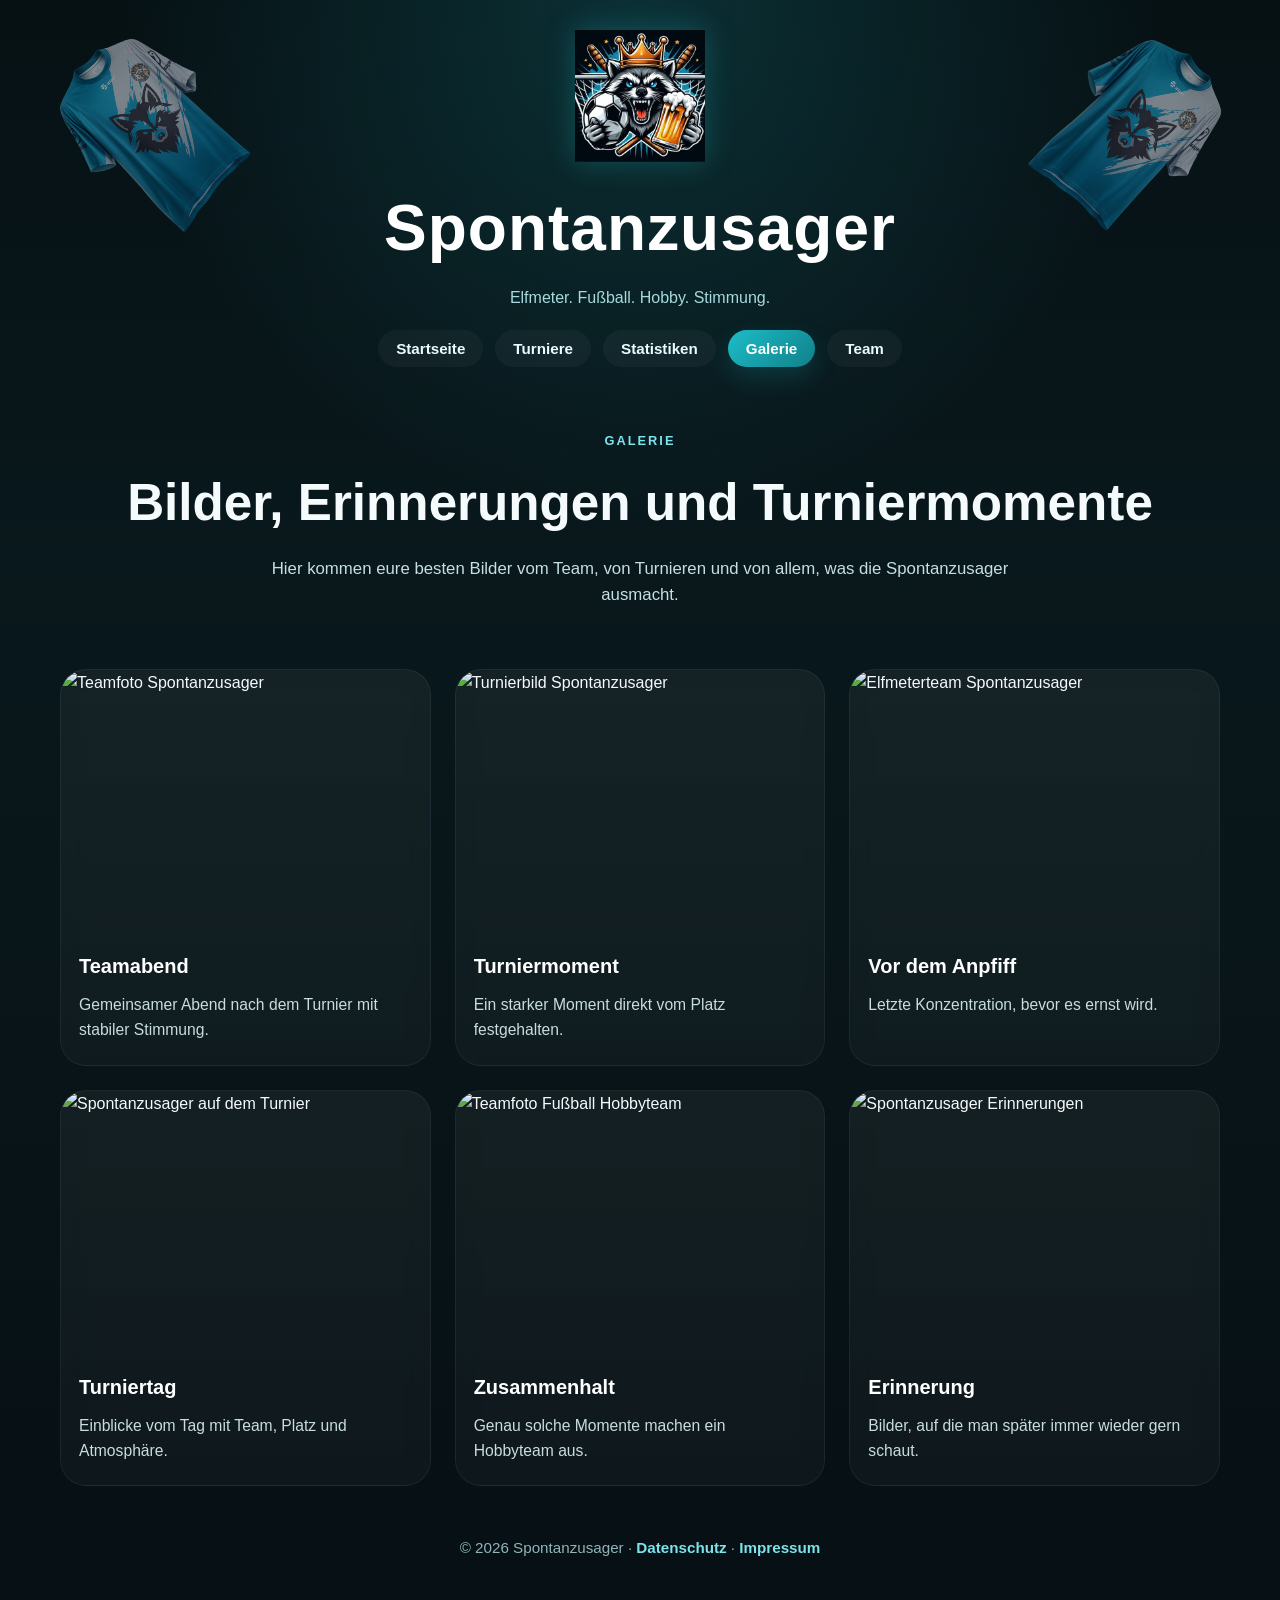
==== galerie.html @ df08adfd "Add files via upload" ====
<!DOCTYPE html>
<html lang="de">
<head>
    <meta charset="UTF-8">
    <meta name="viewport" content="width=device-width, initial-scale=1.0">
    <title>Galerie - Spontanzusager</title>
    <link rel="stylesheet" href="assets/style.css">
</head>
<body>

    <header class="site-header">
        <div class="header-inner">
            <img src="assets/logo.png" alt="Logo Spontanzusager" class="logo">
            <h1 class="team-name">Spontanzusager</h1>
            <p class="team-subtitle">Elfmeter. Fußball. Hobby. Stimmung.</p>

            <nav class="main-nav">
                <ul>
                    <li><a href="index.html">Startseite</a></li>
                    <li><a href="turniere.html">Turniere</a></li>
                    <li><a href="statistiken.html">Statistiken</a></li>
                    <li><a href="galerie.html" class="active">Galerie</a></li>
                    <li><a href="team.html">Team</a></li>
                </ul>
            </nav>
        </div>
    </header>

    <main class="gallery-page">
        <section class="gallery-hero">
            <p class="small-label">Galerie</p>
            <h2>Bilder, Erinnerungen und Turniermomente</h2>
            <p class="gallery-intro">
                Hier kommen eure besten Bilder vom Team, von Turnieren und von allem,
                was die Spontanzusager ausmacht.
            </p>
        </section>

        <section class="gallery-section">
            <div class="gallery-grid">

                <article class="gallery-card">
                    <img src="assets/galerie1.jpg" alt="Teamfoto Spontanzusager" class="gallery-image">
                    <div class="gallery-card-content">
                        <h3>Teamabend</h3>
                        <p>Gemeinsamer Abend nach dem Turnier mit stabiler Stimmung.</p>
                    </div>
                </article>

                <article class="gallery-card">
                    <img src="assets/galerie2.jpg" alt="Turnierbild Spontanzusager" class="gallery-image">
                    <div class="gallery-card-content">
                        <h3>Turniermoment</h3>
                        <p>Ein starker Moment direkt vom Platz festgehalten.</p>
                    </div>
                </article>

                <article class="gallery-card">
                    <img src="assets/galerie3.jpg" alt="Elfmeterteam Spontanzusager" class="gallery-image">
                    <div class="gallery-card-content">
                        <h3>Vor dem Anpfiff</h3>
                        <p>Letzte Konzentration, bevor es ernst wird.</p>
                    </div>
                </article>

                <article class="gallery-card">
                    <img src="assets/galerie4.jpg" alt="Spontanzusager auf dem Turnier" class="gallery-image">
                    <div class="gallery-card-content">
                        <h3>Turniertag</h3>
                        <p>Einblicke vom Tag mit Team, Platz und Atmosphäre.</p>
                    </div>
                </article>

                <article class="gallery-card">
                    <img src="assets/galerie5.jpg" alt="Teamfoto Fußball Hobbyteam" class="gallery-image">
                    <div class="gallery-card-content">
                        <h3>Zusammenhalt</h3>
                        <p>Genau solche Momente machen ein Hobbyteam aus.</p>
                    </div>
                </article>

                <article class="gallery-card">
                    <img src="assets/galerie6.jpg" alt="Spontanzusager Erinnerungen" class="gallery-image">
                    <div class="gallery-card-content">
                        <h3>Erinnerung</h3>
                        <p>Bilder, auf die man später immer wieder gern schaut.</p>
                    </div>
                </article>

            </div>
        </section>
    </main>

   <footer class="site-footer">
    <p>
        © 2026 Spontanzusager · 
        <a href="datenschutz.html">Datenschutz</a> · 
        <a href="impressum.html">Impressum</a>
    </p>
</footer>

</body>
</html>
---- assets/style.css ----
* {
    margin: 0;
    padding: 0;
    box-sizing: border-box;
}

html {
    scroll-behavior: smooth;
}

body {
    font-family: Arial, Helvetica, sans-serif;
    background:
        radial-gradient(circle at top, rgba(34, 190, 205, 0.18), transparent 30%),
        linear-gradient(180deg, #061114 0%, #09181c 35%, #071014 100%);
    color: #f5fbfc;
    min-height: 100vh;
    line-height: 1.6;
}

img {
    max-width: 100%;
    display: block;
}

a {
    text-decoration: none;
}

.small-label {
    color: #7ce4ec;
    text-transform: uppercase;
    letter-spacing: 2px;
    font-size: 0.8rem;
    font-weight: 700;
    margin-bottom: 10px;
}

.section-headline {
    text-align: center;
    margin-bottom: 50px;
}

.section-headline h2 {
    font-size: clamp(2rem, 4vw, 3rem);
    color: #ffffff;
}

.site-header {
    padding: 30px 20px 10px;
    position: relative;
    z-index: 10;
}

.header-inner {
    max-width: 1200px;
    margin: 0 auto;
    text-align: center;
}

.logo {
    width: 130px;
    margin: 0 auto 15px;
    filter: drop-shadow(0 0 14px rgba(37, 208, 214, 0.25));
}

.team-name {
    font-size: clamp(2.2rem, 5vw, 4rem);
    font-weight: 800;
    letter-spacing: 1px;
    color: #ffffff;
    margin-bottom: 6px;
}

.team-subtitle {
    color: #a8d9dd;
    font-size: 1rem;
    margin-bottom: 25px;
}

.main-nav ul {
    list-style: none;
    display: flex;
    justify-content: center;
    flex-wrap: wrap;
    gap: 12px;
}

.main-nav a {
    color: #eafcfd;
    padding: 10px 18px;
    border-radius: 999px;
    font-weight: 700;
    font-size: 0.95rem;
    background: rgba(255, 255, 255, 0.04);
    backdrop-filter: blur(8px);
    transition: 0.25s ease;
}

.main-nav a:hover,
.main-nav a.active {
    background: linear-gradient(135deg, #1bbec7, #11808a);
    color: #ffffff;
    transform: translateY(-2px);
    box-shadow: 0 10px 25px rgba(27, 190, 199, 0.18);
}

.hero {
    max-width: 1200px;
    margin: 30px auto 0;
    padding: 90px 20px 70px;
    position: relative;
    overflow: hidden;
}

.hero::before {
    content: "";
    position: absolute;
    inset: 0;
    background:
        linear-gradient(135deg, rgba(25, 185, 196, 0.15), rgba(255, 255, 255, 0.02)),
        radial-gradient(circle at 85% 20%, rgba(104, 231, 241, 0.18), transparent 25%);
    border-radius: 32px;
    border: 1px solid rgba(255, 255, 255, 0.06);
}

.hero-overlay {
    position: absolute;
    inset: 0;
    background:
        linear-gradient(to bottom, transparent, rgba(0, 0, 0, 0.12)),
        repeating-linear-gradient(
            120deg,
            transparent 0,
            transparent 40px,
            rgba(255, 255, 255, 0.02) 41px,
            transparent 82px
        );
    border-radius: 32px;
    pointer-events: none;
}

.hero-content {
    position: relative;
    z-index: 2;
    max-width: 760px;
    padding: 0 20px;
}

.hero h2 {
    font-size: clamp(2.5rem, 5vw, 4.5rem);
    line-height: 1.05;
    margin-bottom: 20px;
    color: #ffffff;
}

.hero-text {
    font-size: 1.1rem;
    color: #c8e6e8;
    max-width: 650px;
    margin-bottom: 30px;
}

.hero-buttons {
    display: flex;
    flex-wrap: wrap;
    gap: 15px;
}

.btn {
    display: inline-flex;
    align-items: center;
    justify-content: center;
    min-height: 50px;
    padding: 12px 22px;
    border-radius: 999px;
    font-weight: 700;
    transition: 0.25s ease;
    border: none;
    cursor: pointer;
}

.btn-primary {
    background: linear-gradient(135deg, #24c8d1, #0d7f88);
    color: #ffffff;
    box-shadow: 0 12px 30px rgba(36, 200, 209, 0.22);
}

.btn-primary:hover {
    transform: translateY(-2px);
    box-shadow: 0 16px 35px rgba(36, 200, 209, 0.30);
}

.btn-secondary {
    background: rgba(255, 255, 255, 0.05);
    color: #ffffff;
    border: 1px solid rgba(255, 255, 255, 0.08);
}

.btn-secondary:hover {
    background: rgba(255, 255, 255, 0.10);
    transform: translateY(-2px);
}

.overview {
    max-width: 1200px;
    margin: 80px auto 0;
    padding: 0 20px;
}

.preview-grid {
    display: grid;
    grid-template-columns: repeat(3, 1fr);
    gap: 24px;
}

.preview-card {
    padding: 28px 24px;
    border-radius: 26px;
    background:
        linear-gradient(180deg, rgba(255, 255, 255, 0.05), rgba(255, 255, 255, 0.03));
    border: 1px solid rgba(255, 255, 255, 0.06);
    backdrop-filter: blur(10px);
    transition: 0.25s ease;
}

.preview-card:hover {
    transform: translateY(-6px);
    border-color: rgba(81, 226, 235, 0.25);
    box-shadow: 0 18px 40px rgba(0, 0, 0, 0.20);
}

.card-label {
    color: #6ce0e8;
    text-transform: uppercase;
    letter-spacing: 1.5px;
    font-size: 0.75rem;
    font-weight: 800;
    margin-bottom: 12px;
}

.preview-card h3 {
    font-size: 1.5rem;
    margin-bottom: 14px;
    color: #ffffff;
}

.preview-card p {
    color: #c8dde0;
    margin-bottom: 18px;
}

.preview-list {
    list-style: none;
    margin-bottom: 22px;
}

.preview-list li {
    color: #e9ffff;
    margin-bottom: 6px;
    position: relative;
    padding-left: 18px;
}

.preview-list li::before {
    content: "•";
    position: absolute;
    left: 0;
    color: #2fd2db;
}

.card-link {
    color: #7ce4ec;
    font-weight: 700;
    transition: 0.2s ease;
}

.card-link:hover {
    color: #ffffff;
}

.stats-snippet {
    display: flex;
    flex-direction: column;
    gap: 14px;
    margin-bottom: 20px;
}

.stat-item {
    display: flex;
    align-items: center;
    gap: 14px;
}

.stat-number {
    min-width: 58px;
    font-size: 1.8rem;
    font-weight: 800;
    color: #30d7df;
}

.stat-text {
    color: #d6f0f2;
    font-size: 0.98rem;
}

.home-banner {
    max-width: 1200px;
    margin: 80px auto;
    padding: 0 20px;
}

.banner-content {
    padding: 40px 30px;
    border-radius: 30px;
    background:
        linear-gradient(135deg, rgba(17, 129, 139, 0.35), rgba(10, 20, 24, 0.4));
    border: 1px solid rgba(255, 255, 255, 0.06);
}

.banner-content h2 {
    font-size: clamp(1.8rem, 4vw, 3rem);
    margin-bottom: 14px;
}

.banner-content p {
    max-width: 760px;
    color: #d2ecee;
}

.site-footer {
    text-align: center;
    padding: 30px 20px 40px;
    color: #8fb5b9;
    font-size: 0.95rem;
}

.simple-page {
    max-width: 1000px;
    margin: 0 auto;
    padding: 60px 20px 80px;
    text-align: center;
}

.simple-page h2 {
    font-size: clamp(2rem, 4vw, 3rem);
    margin-bottom: 14px;
}

.simple-page p {
    color: #cfe6e8;
}

/* TURNIERE */
.turniere-page {
    max-width: 1200px;
    margin: 0 auto;
    padding: 20px;
}

.turniere-hero {
    padding: 40px 0 20px;
    text-align: center;
}

.turniere-hero h2 {
    font-size: clamp(2.2rem, 4vw, 3.8rem);
    margin-bottom: 12px;
}

.turniere-intro {
    max-width: 760px;
    margin: 0 auto;
    color: #c5dfe2;
    font-size: 1.05rem;
}

.turnier-list-section {
    margin-top: 30px;
}

.turnier-list {
    display: flex;
    flex-direction: column;
    gap: 18px;
}

.turnier-item {
    background: linear-gradient(180deg, rgba(255,255,255,0.05), rgba(255,255,255,0.03));
    border: 1px solid rgba(255,255,255,0.06);
    border-radius: 26px;
    overflow: hidden;
    backdrop-filter: blur(10px);
    transition: 0.25s ease;
}

.turnier-item:hover {
    border-color: rgba(81, 226, 235, 0.22);
    box-shadow: 0 18px 40px rgba(0, 0, 0, 0.20);
}

.turnier-toggle {
    width: 100%;
    background: transparent;
    border: none;
    color: #fff;
    padding: 24px;
    cursor: pointer;
    display: flex;
    align-items: center;
    justify-content: space-between;
    text-align: left;
}

.turnier-main {
    display: flex;
    align-items: center;
    justify-content: space-between;
    gap: 20px;
    width: 100%;
}

.turnier-status {
    color: #7ce4ec;
    text-transform: uppercase;
    letter-spacing: 1.5px;
    font-size: 0.78rem;
    font-weight: 800;
    margin-bottom: 8px;
}

.turnier-toggle h3 {
    font-size: 1.45rem;
}

.turnier-meta {
    display: flex;
    flex-wrap: wrap;
    gap: 10px;
    justify-content: flex-end;
}

.turnier-meta span {
    padding: 8px 14px;
    border-radius: 999px;
    background: rgba(255,255,255,0.05);
    color: #d9f5f7;
    font-size: 0.92rem;
    font-weight: 700;
}

.turnier-arrow {
    font-size: 2rem;
    color: #75eaf0;
    margin-left: 16px;
    transition: transform 0.25s ease;
}

.turnier-item.open .turnier-arrow {
    transform: rotate(180deg);
}

.turnier-content {
    display: none;
    padding: 0 24px 24px;
}

.turnier-item.open .turnier-content {
    display: block;
}

.turnier-info-grid {
    display: grid;
    grid-template-columns: 1fr 1fr;
    gap: 24px;
    margin-bottom: 24px;
    padding-top: 6px;
}

.turnier-info-grid h4,
.turnier-form h4 {
    font-size: 1.1rem;
    margin-bottom: 14px;
    color: #ffffff;
}

.turnier-info-grid p {
    color: #d4eaec;
    margin-bottom: 8px;
}

.teilnehmer-liste {
    list-style: none;
    display: flex;
    flex-direction: column;
    gap: 10px;
}

.teilnehmer-liste li {
    display: flex;
    justify-content: space-between;
    gap: 16px;
    padding: 12px 14px;
    border-radius: 16px;
    background: rgba(255, 255, 255, 0.04);
    color: #eafcfd;
}

.turnier-form {
    padding: 22px;
    border-radius: 22px;
    background: rgba(255,255,255,0.03);
    border: 1px solid rgba(255,255,255,0.05);
}

.form-grid {
    display: grid;
    grid-template-columns: 1fr 1fr;
    gap: 18px;
    margin-bottom: 18px;
}

.form-group {
    display: flex;
    flex-direction: column;
    gap: 8px;
}

.form-group label {
    color: #dff8fa;
    font-weight: 700;
    font-size: 0.95rem;
}

.form-group input,
.form-group select {
    width: 100%;
    padding: 14px 16px;
    border-radius: 14px;
    border: 1px solid rgba(255,255,255,0.08);
    background: rgba(255,255,255,0.05);
    color: #ffffff;
    font-size: 1rem;
    outline: none;
}

.form-group input::placeholder {
    color: #a7cacc;
}

.form-group input:focus,
.form-group select:focus {
    border-color: rgba(58, 220, 230, 0.55);
    box-shadow: 0 0 0 4px rgba(58, 220, 230, 0.08);
}

.hidden-turnier {
    display: none;
}

.hidden-turnier.show {
    display: block;
}

.turnier-more-wrap {
    display: flex;
    justify-content: center;
    margin-top: 28px;
}

.show-more-btn {
    background: rgba(255,255,255,0.05);
    color: #ffffff;
    border: 1px solid rgba(255,255,255,0.08);
    padding: 14px 22px;
    border-radius: 999px;
    cursor: pointer;
    font-weight: 700;
    font-size: 0.95rem;
    transition: 0.25s ease;
}

.show-more-btn:hover {
    background: rgba(255,255,255,0.10);
    transform: translateY(-2px);
}

@media (max-width: 950px) {
    .preview-grid {
        grid-template-columns: 1fr;
    }

    .hero {
        padding: 70px 15px 50px;
    }

    .hero-content {
        padding: 0 10px;
    }
}

@media (max-width: 850px) {
    .turnier-main {
        flex-direction: column;
        align-items: flex-start;
    }

    .turnier-meta {
        justify-content: flex-start;
    }

    .turnier-info-grid,
    .form-grid {
        grid-template-columns: 1fr;
    }

    .turnier-toggle {
        align-items: flex-start;
    }
}

@media (max-width: 600px) {
    .site-header {
        padding: 20px 14px 10px;
    }

    .team-subtitle {
        font-size: 0.95rem;
    }

    .main-nav ul {
        gap: 10px;
    }

    .main-nav a {
        padding: 9px 14px;
        font-size: 0.9rem;
    }

    .hero-buttons {
        flex-direction: column;
        align-items: stretch;
    }

    .btn {
        width: 100%;
    }

    .preview-card,
    .banner-content {
        padding: 24px 20px;
    }

    .turnier-toggle {
        padding: 20px;
    }

    .turnier-content {
        padding: 0 20px 20px;
    }

    .turnier-toggle h3 {
        font-size: 1.2rem;
    }

    .turnier-meta span {
        font-size: 0.85rem;
    }

    .teilnehmer-liste li {
        flex-direction: column;
        align-items: flex-start;
    }
}


/* STATISTIKEN */
.stats-page {
    max-width: 1200px;
    margin: 0 auto;
    padding: 20px;
}

.stats-hero {
    padding: 40px 0 20px;
    text-align: center;
}

.stats-hero h2 {
    font-size: clamp(2.2rem, 4vw, 3.8rem);
    margin-bottom: 12px;
}

.stats-intro {
    max-width: 760px;
    margin: 0 auto;
    color: #c5dfe2;
    font-size: 1.05rem;
}

.stats-section {
    margin-top: 70px;
}

/* TOPSCORER */
.topscorer-grid {
    display: grid;
    grid-template-columns: repeat(3, 1fr);
    gap: 24px;
}

.topscorer-card {
    position: relative;
    padding: 30px 24px;
    border-radius: 26px;
    background: linear-gradient(180deg, rgba(255,255,255,0.05), rgba(255,255,255,0.03));
    border: 1px solid rgba(255,255,255,0.06);
    backdrop-filter: blur(10px);
    transition: 0.25s ease;
}

.topscorer-card:hover {
    transform: translateY(-6px);
    border-color: rgba(81, 226, 235, 0.25);
    box-shadow: 0 18px 40px rgba(0, 0, 0, 0.20);
}

.place-badge {
    display: inline-block;
    margin-bottom: 14px;
    padding: 6px 12px;
    border-radius: 999px;
    background: rgba(255,255,255,0.06);
    color: #7ce4ec;
    font-size: 0.8rem;
    font-weight: 800;
}

.topscorer-card h3 {
    font-size: 1.6rem;
    margin-bottom: 10px;
}

.topscorer-goals {
    font-size: 1.9rem;
    font-weight: 800;
    color: #30d7df;
    margin-bottom: 10px;
}

.first-place {
    border-color: rgba(124, 228, 236, 0.35);
}

.second-place {
    border-color: rgba(124, 228, 236, 0.22);
}

.third-place {
    border-color: rgba(124, 228, 236, 0.14);
}

/* TEAMSTATS */
.team-stats-grid {
    display: grid;
    grid-template-columns: repeat(3, 1fr);
    gap: 22px;
}

.team-stat-card {
    padding: 28px 20px;
    border-radius: 24px;
    text-align: center;
    background: linear-gradient(180deg, rgba(255,255,255,0.05), rgba(255,255,255,0.03));
    border: 1px solid rgba(255,255,255,0.06);
    transition: 0.25s ease;
}

.team-stat-card:hover {
    transform: translateY(-5px);
    border-color: rgba(81, 226, 235, 0.25);
}

.team-stat-number {
    display: block;
    font-size: 2rem;
    font-weight: 800;
    color: #30d7df;
    margin-bottom: 8px;
}

.team-stat-label {
    display: block;
    color: #d6f0f2;
    font-size: 0.98rem;
}

/* SPIELERSTATISTIK */
.player-stats-list {
    display: flex;
    flex-direction: column;
    gap: 18px;
}

.player-stat-item {
    background: linear-gradient(180deg, rgba(255,255,255,0.05), rgba(255,255,255,0.03));
    border: 1px solid rgba(255,255,255,0.06);
    border-radius: 26px;
    overflow: hidden;
    backdrop-filter: blur(10px);
    transition: 0.25s ease;
}

.player-stat-item:hover {
    border-color: rgba(81, 226, 235, 0.22);
    box-shadow: 0 18px 40px rgba(0, 0, 0, 0.20);
}

.player-stat-toggle {
    width: 100%;
    background: transparent;
    border: none;
    color: #fff;
    padding: 24px;
    cursor: pointer;
    text-align: left;
}

.player-stat-head {
    display: flex;
    justify-content: space-between;
    align-items: center;
    gap: 20px;
}

.player-stat-head h3 {
    font-size: 1.4rem;
    margin-bottom: 6px;
}

.player-stat-head p {
    color: #c8dde0;
}

.player-stat-arrow {
    font-size: 2rem;
    color: #75eaf0;
    transition: transform 0.25s ease;
}

.player-stat-item.open .player-stat-arrow {
    transform: rotate(180deg);
}

.player-stat-content {
    display: none;
    padding: 0 24px 24px;
}

.player-stat-item.open .player-stat-content {
    display: block;
}

.player-stat-grid {
    display: grid;
    grid-template-columns: repeat(4, 1fr);
    gap: 16px;
    margin-bottom: 22px;
}

.player-stat-box {
    padding: 18px 14px;
    border-radius: 18px;
    background: rgba(255,255,255,0.04);
    text-align: center;
}

.player-stat-box strong {
    display: block;
    font-size: 1.4rem;
    color: #ffffff;
}

.mini-label {
    display: block;
    margin-bottom: 8px;
    color: #7ce4ec;
    font-size: 0.78rem;
    text-transform: uppercase;
    letter-spacing: 1px;
    font-weight: 700;
}

.quote-bar-wrap {
    margin-top: 10px;
}

.quote-bar {
    width: 100%;
    height: 16px;
    background: rgba(255,255,255,0.06);
    border-radius: 999px;
    overflow: hidden;
}

.quote-fill {
    height: 100%;
    border-radius: 999px;
    background: linear-gradient(135deg, #24c8d1, #0d7f88);
}

/* RESPONSIVE */
@media (max-width: 950px) {
    .topscorer-grid,
    .team-stats-grid {
        grid-template-columns: 1fr;
    }

    .player-stat-grid {
        grid-template-columns: repeat(2, 1fr);
    }
}

@media (max-width: 600px) {
    .player-stat-head {
        flex-direction: column;
        align-items: flex-start;
    }

    .player-stat-grid {
        grid-template-columns: 1fr;
    }

    .topscorer-card,
    .team-stat-card {
        padding: 24px 20px;
    }
}

/* GALERIE */
.gallery-page {
    max-width: 1200px;
    margin: 0 auto;
    padding: 20px;
}

.gallery-hero {
    padding: 40px 0 20px;
    text-align: center;
}

.gallery-hero h2 {
    font-size: clamp(2.2rem, 4vw, 3.8rem);
    margin-bottom: 12px;
}

.gallery-intro {
    max-width: 760px;
    margin: 0 auto;
    color: #c5dfe2;
    font-size: 1.05rem;
}

.gallery-section {
    margin-top: 40px;
}

.gallery-grid {
    display: grid;
    grid-template-columns: repeat(3, 1fr);
    gap: 24px;
}

.gallery-card {
    overflow: hidden;
    border-radius: 26px;
    background: linear-gradient(180deg, rgba(255,255,255,0.05), rgba(255,255,255,0.03));
    border: 1px solid rgba(255,255,255,0.06);
    backdrop-filter: blur(10px);
    transition: 0.25s ease;
}

.gallery-card:hover {
    transform: translateY(-6px);
    border-color: rgba(81, 226, 235, 0.25);
    box-shadow: 0 18px 40px rgba(0, 0, 0, 0.20);
}

.gallery-image {
    width: 100%;
    height: 260px;
    object-fit: cover;
    display: block;
}

.gallery-card-content {
    padding: 20px 18px 22px;
}

.gallery-card-content h3 {
    font-size: 1.25rem;
    margin-bottom: 10px;
    color: #ffffff;
}

.gallery-card-content p {
    color: #c8dde0;
    font-size: 0.98rem;
}

/* RESPONSIVE GALERIE */
@media (max-width: 950px) {
    .gallery-grid {
        grid-template-columns: repeat(2, 1fr);
    }
}

@media (max-width: 600px) {
    .gallery-grid {
        grid-template-columns: 1fr;
    }

    .gallery-image {
        height: 220px;
    }
}

/* TEAM */
.team-page {
    max-width: 900px;
    margin: 0 auto;
    padding: 20px;
}

.team-hero {
    text-align: center;
    padding: 40px 0 20px;
}

.team-hero h2 {
    font-size: clamp(2.2rem, 4vw, 3.5rem);
    margin-bottom: 12px;
}

.team-intro {
    color: #c5dfe2;
    max-width: 600px;
    margin: 0 auto;
}

/* LISTE */
.team-list-section {
    margin-top: 30px;
}

.team-list {
    display: flex;
    flex-direction: column;
    gap: 14px;
}

.team-member {
    display: flex;
    justify-content: space-between;
    align-items: center;
    padding: 18px 22px;
    border-radius: 20px;
    background: linear-gradient(180deg, rgba(255,255,255,0.05), rgba(255,255,255,0.03));
    border: 1px solid rgba(255,255,255,0.06);
    transition: 0.25s ease;
}

.team-member:hover {
    transform: translateY(-3px);
    border-color: rgba(81, 226, 235, 0.25);
}

.real-name {
    font-size: 1.1rem;
    color: #ffffff;
}

.jersey-name {
    font-size: 1rem;
    font-weight: 700;
    color: #30d7df;
    background: rgba(255,255,255,0.05);
    padding: 6px 14px;
    border-radius: 999px;
}

/* MOBILE */
@media (max-width: 600px) {
    .team-member {
        flex-direction: column;
        align-items: flex-start;
        gap: 8px;
    }

    .jersey-name {
        align-self: flex-start;
    }
}

/* ============================= */
/* RECHTLICHE SEITEN (DSGVO + IMPRESSUM) */
/* ============================= */

.legal-page {
    max-width: 1000px;
    margin: 0 auto;
    padding: 20px;
}

.legal-hero {
    text-align: center;
    padding: 40px 0 20px;
}

.legal-hero h2 {
    font-size: clamp(2.2rem, 4vw, 3.5rem);
    margin-bottom: 12px;
}

.legal-intro {
    color: #c5dfe2;
    max-width: 700px;
    margin: 0 auto;
}

/* Inhalt */
.legal-content {
    margin-top: 30px;
    display: flex;
    flex-direction: column;
    gap: 18px;
}

/* einzelne Blöcke */
.legal-block {
    padding: 24px 22px;
    border-radius: 24px;
    background: linear-gradient(180deg, rgba(255,255,255,0.05), rgba(255,255,255,0.03));
    border: 1px solid rgba(255,255,255,0.06);
    backdrop-filter: blur(10px);
    transition: 0.25s ease;
}

.legal-block:hover {
    transform: translateY(-3px);
    border-color: rgba(81, 226, 235, 0.25);
}

/* Überschriften */
.legal-block h3 {
    font-size: 1.2rem;
    margin-bottom: 12px;
    color: #ffffff;
}

/* Texte */
.legal-block p {
    color: #d2ecee;
    line-height: 1.6;
    margin-bottom: 10px;
}

/* Listen */
.legal-block ul {
    padding-left: 20px;
    margin-top: 10px;
}

.legal-block li {
    color: #d2ecee;
    margin-bottom: 6px;
}

/* Footer Links */
.site-footer a {
    color: #7ce4ec;
    font-weight: 600;
    transition: 0.2s ease;
}

.site-footer a:hover {
    color: #ffffff;
}

/* ============================= */
/* MOBILE OPTIMIERUNG */
/* ============================= */

@media (max-width: 600px) {
    .legal-page {
        padding: 15px;
    }

    .legal-hero {
        padding: 30px 0 10px;
    }

    .legal-block {
        padding: 20px 16px;
    }

    .legal-block h3 {
        font-size: 1.1rem;
    }

    .legal-block p,
    .legal-block li {
        font-size: 0.95rem;
    }
}

/* ============================= */
/* TRIKOT BACKGROUND STYLE */
/* ============================= */

/* LINKS */
.site-header::before {
    content: "";
    position: absolute;
    top: 20px;
    left: 40px;
    width: 220px;
    height: 220px;
    background: url("trikot.png") no-repeat center/contain;
    opacity: 0.6;
    transform: rotate(-45deg);
    pointer-events: none;
}

/* RECHTS */
.site-header::after {
    content: "";
    position: absolute;
    top: 20px;
    right: 40px;
    width: 220px;
    height: 220px;
    background: url("trikot.png") no-repeat center/contain;
    opacity: 0.6;
    transform: rotate(45deg);
    pointer-events: none;
}

@media (max-width: 600px) {
    .site-header::before,
    .site-header::after {
        top: 10px;
        left: 10px;
        right: 10px;
        width: 120px;
        height: 120px;
        opacity: 0.08;
    }
}

.teilnehmer-eintrag {
    display: flex;
    justify-content: space-between;
    align-items: center;
    gap: 16px;
}

.teilnehmer-info {
    display: flex;
    justify-content: space-between;
    gap: 16px;
    width: 100%;
    color: #eafcfd;
}

.delete-participant-btn {
    border: 1px solid rgba(255, 255, 255, 0.08);
    background: rgba(255, 255, 255, 0.05);
    color: #ffb3b3;
    padding: 8px 12px;
    border-radius: 12px;
    cursor: pointer;
    font-size: 0.85rem;
    font-weight: 700;
    transition: 0.2s ease;
    white-space: nowrap;
}

.delete-participant-btn:hover {
    background: rgba(255, 80, 80, 0.12);
    border-color: rgba(255, 80, 80, 0.25);
    color: #ffffff;
}

@media (max-width: 600px) {
    .teilnehmer-eintrag,
    .teilnehmer-info {
        flex-direction: column;
        align-items: flex-start;
    }

    .delete-participant-btn {
        width: 100%;
    }
}
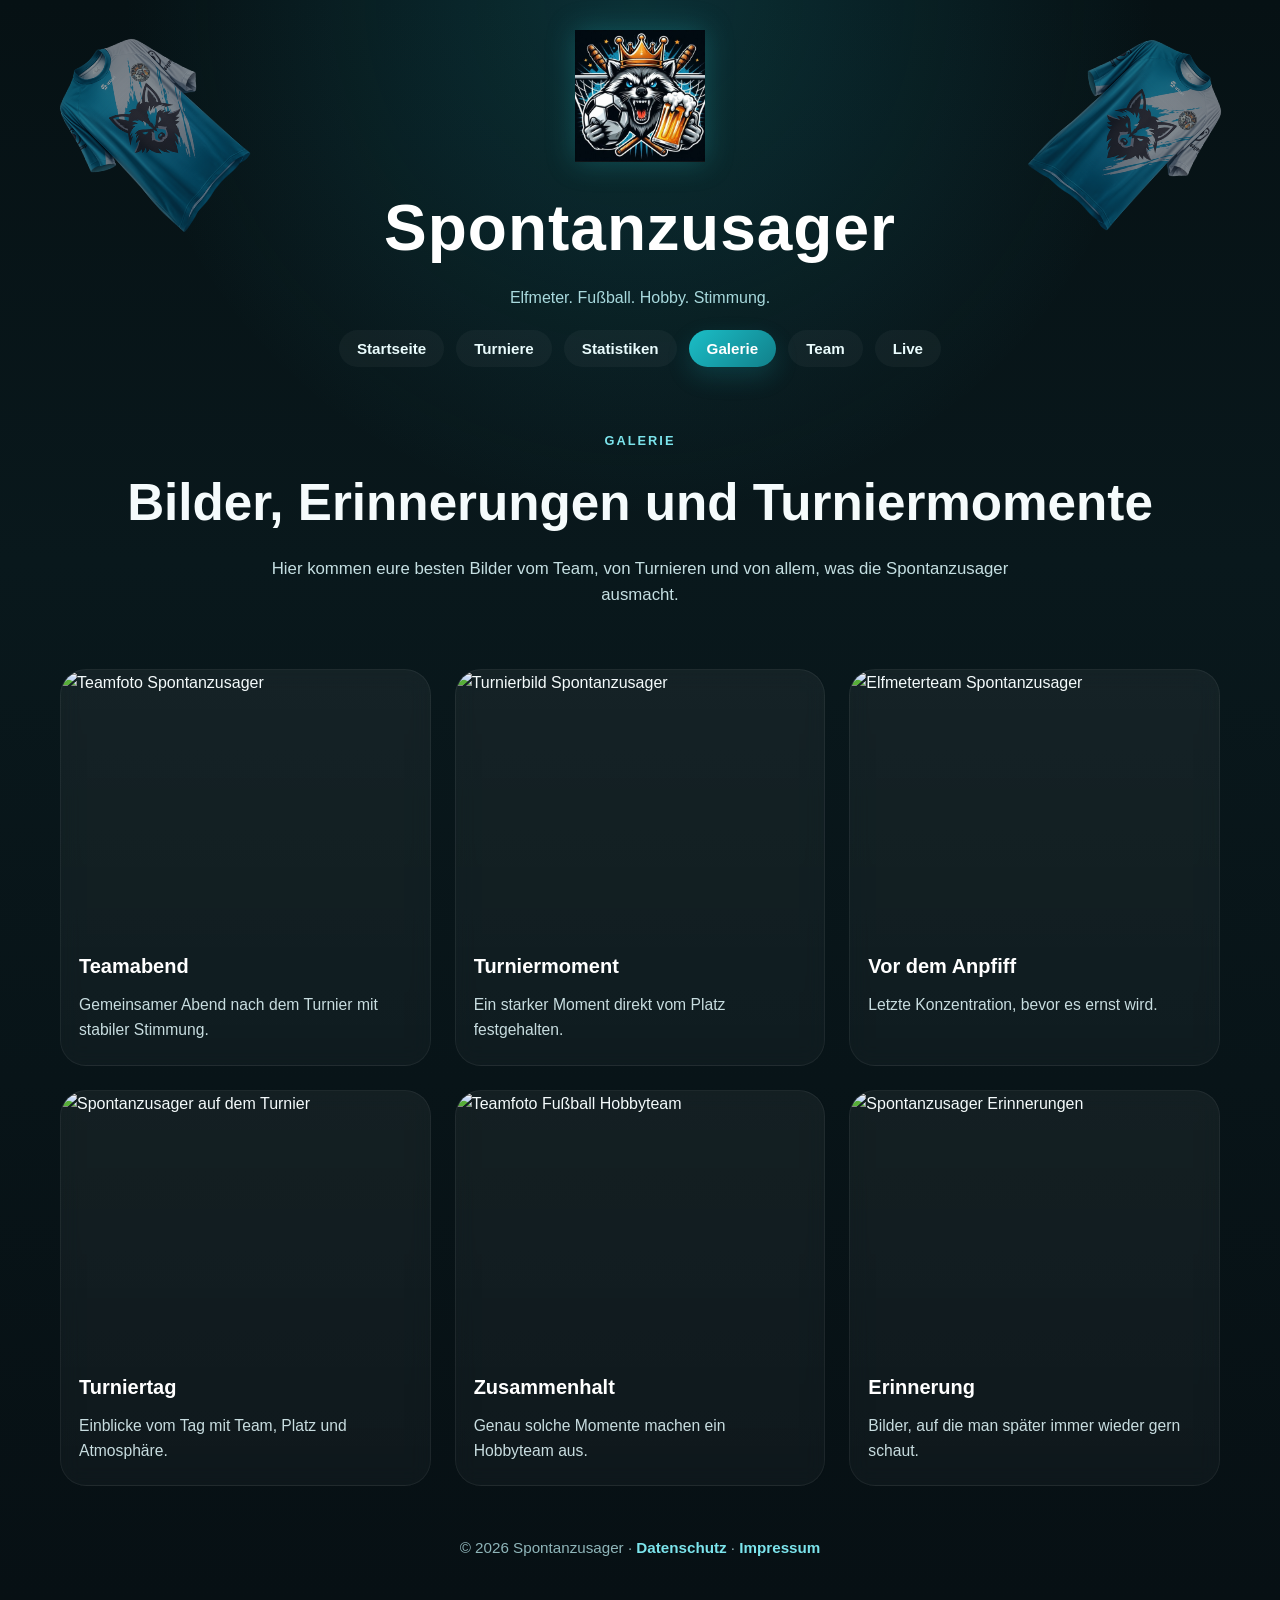
==== commit 26988aec: "Add files via upload" ====
--- a/galerie.html
+++ b/galerie.html
@@ -21,6 +21,7 @@
                     <li><a href="statistiken.html">Statistiken</a></li>
                     <li><a href="galerie.html" class="active">Galerie</a></li>
                     <li><a href="team.html">Team</a></li>
+                    <li><a href="live.html">Live</a></li>
                 </ul>
             </nav>
         </div>
@@ -91,13 +92,13 @@
         </section>
     </main>
 
-   <footer class="site-footer">
-    <p>
-        © 2026 Spontanzusager · 
-        <a href="datenschutz.html">Datenschutz</a> · 
-        <a href="impressum.html">Impressum</a>
-    </p>
-</footer>
+    <footer class="site-footer">
+        <p>
+            © 2026 Spontanzusager ·
+            <a href="datenschutz.html">Datenschutz</a> ·
+            <a href="impressum.html">Impressum</a>
+        </p>
+    </footer>
 
 </body>
 </html>
--- a/assets/style.css
+++ b/assets/style.css
@@ -1302,4 +1302,274 @@
     .delete-participant-btn {
         width: 100%;
     }
+}
+
+/* TURNIER ADMIN */
+.turnier-admin-box {
+    margin-bottom: 22px;
+    padding: 22px;
+    border-radius: 22px;
+    background: rgba(255,255,255,0.03);
+    border: 1px solid rgba(255,255,255,0.05);
+}
+
+.turnier-admin-box h4 {
+    margin-bottom: 10px;
+}
+
+.turnier-admin-box p {
+    color: #d4eaec;
+    margin-bottom: 14px;
+}
+
+/* TEILNEHMER LISTE MIT DELETE */
+.teilnehmer-eintrag {
+    display: flex;
+    justify-content: space-between;
+    align-items: center;
+    gap: 16px;
+}
+
+.teilnehmer-info {
+    display: flex;
+    justify-content: space-between;
+    gap: 16px;
+    width: 100%;
+    color: #eafcfd;
+}
+
+.delete-participant-btn {
+    border: 1px solid rgba(255, 255, 255, 0.08);
+    background: rgba(255, 255, 255, 0.05);
+    color: #ffb3b3;
+    padding: 8px 12px;
+    border-radius: 12px;
+    cursor: pointer;
+    font-size: 0.85rem;
+    font-weight: 700;
+    transition: 0.2s ease;
+    white-space: nowrap;
+}
+
+.delete-participant-btn:hover {
+    background: rgba(255, 80, 80, 0.12);
+    border-color: rgba(255, 80, 80, 0.25);
+    color: #ffffff;
+}
+
+/* LIVE PAGE */
+.live-page {
+    max-width: 1200px;
+    margin: 0 auto;
+    padding: 20px;
+}
+
+.live-hero {
+    text-align: center;
+    padding: 40px 0 20px;
+}
+
+.live-hero h2 {
+    font-size: clamp(2.2rem, 4vw, 3.8rem);
+    margin-bottom: 12px;
+}
+
+.live-intro {
+    max-width: 760px;
+    margin: 0 auto;
+    color: #c5dfe2;
+    font-size: 1.05rem;
+}
+
+.live-controls-section,
+.live-current-section,
+.live-players-section {
+    margin-top: 30px;
+}
+
+.live-controls-card,
+.live-current-card {
+    padding: 24px;
+    border-radius: 26px;
+    background: linear-gradient(180deg, rgba(255,255,255,0.05), rgba(255,255,255,0.03));
+    border: 1px solid rgba(255,255,255,0.06);
+}
+
+.live-controls-card label {
+    display: block;
+    margin-bottom: 10px;
+    color: #dff8fa;
+    font-weight: 700;
+}
+
+.live-controls-card select {
+    width: 100%;
+    padding: 14px 16px;
+    border-radius: 14px;
+    border: 1px solid rgba(255,255,255,0.08);
+    background: rgba(255,255,255,0.05);
+    color: #ffffff;
+    font-size: 1rem;
+    outline: none;
+}
+
+.live-current-card h2 {
+    margin-bottom: 10px;
+}
+
+.live-current-card p:last-child {
+    color: #c8dde0;
+}
+
+.live-players-grid {
+    display: grid;
+    grid-template-columns: repeat(2, 1fr);
+    gap: 24px;
+}
+
+.live-player-card {
+    padding: 24px;
+    border-radius: 26px;
+    background: linear-gradient(180deg, rgba(255,255,255,0.05), rgba(255,255,255,0.03));
+    border: 1px solid rgba(255,255,255,0.06);
+    transition: 0.25s ease;
+}
+
+.live-player-card:hover {
+    transform: translateY(-4px);
+    border-color: rgba(81, 226, 235, 0.25);
+}
+
+.live-player-top {
+    display: flex;
+    justify-content: space-between;
+    gap: 20px;
+    margin-bottom: 20px;
+}
+
+.live-player-tag {
+    color: #7ce4ec;
+    text-transform: uppercase;
+    letter-spacing: 1px;
+    font-size: 0.75rem;
+    font-weight: 800;
+    margin-bottom: 8px;
+}
+
+.live-player-realname {
+    color: #c8dde0;
+    margin-top: 6px;
+}
+
+.live-player-score span {
+    display: inline-flex;
+    align-items: center;
+    justify-content: center;
+    min-width: 90px;
+    min-height: 48px;
+    padding: 10px 16px;
+    border-radius: 999px;
+    background: rgba(255,255,255,0.05);
+    color: #ffffff;
+    font-weight: 800;
+    font-size: 1.1rem;
+}
+
+.live-progress-wrap {
+    margin-bottom: 20px;
+}
+
+.live-progress-label {
+    display: flex;
+    justify-content: space-between;
+    color: #dff8fa;
+    margin-bottom: 8px;
+    font-size: 0.95rem;
+    font-weight: 700;
+}
+
+.live-progress-bar {
+    width: 100%;
+    height: 16px;
+    background: rgba(255,255,255,0.06);
+    border-radius: 999px;
+    overflow: hidden;
+}
+
+.live-progress-fill {
+    height: 100%;
+    border-radius: 999px;
+    background: linear-gradient(135deg, #24c8d1, #0d7f88);
+}
+
+.live-actions {
+    display: grid;
+    grid-template-columns: repeat(3, 1fr);
+    gap: 12px;
+}
+
+.live-btn {
+    min-height: 46px;
+    border: 1px solid rgba(255,255,255,0.08);
+    border-radius: 14px;
+    cursor: pointer;
+    font-weight: 700;
+    transition: 0.2s ease;
+    background: rgba(255,255,255,0.05);
+    color: #ffffff;
+}
+
+.live-btn:hover {
+    transform: translateY(-2px);
+}
+
+.live-btn-goal:hover {
+    background: rgba(36, 200, 209, 0.18);
+    border-color: rgba(36, 200, 209, 0.35);
+}
+
+.live-btn-miss:hover {
+    background: rgba(255, 170, 0, 0.14);
+    border-color: rgba(255, 170, 0, 0.25);
+}
+
+.live-btn-reset:hover {
+    background: rgba(255, 80, 80, 0.12);
+    border-color: rgba(255, 80, 80, 0.25);
+}
+
+.live-empty-state {
+    padding: 30px;
+    border-radius: 24px;
+    background: rgba(255,255,255,0.04);
+    color: #d6f0f2;
+    text-align: center;
+}
+
+/* RESPONSIVE FIXES */
+@media (max-width: 950px) {
+    .live-players-grid {
+        grid-template-columns: 1fr;
+    }
+}
+
+@media (max-width: 600px) {
+    .teilnehmer-eintrag,
+    .teilnehmer-info {
+        flex-direction: column;
+        align-items: flex-start;
+    }
+
+    .delete-participant-btn {
+        width: 100%;
+    }
+
+    .live-player-top {
+        flex-direction: column;
+        align-items: flex-start;
+    }
+
+    .live-actions {
+        grid-template-columns: 1fr;
+    }
 }
